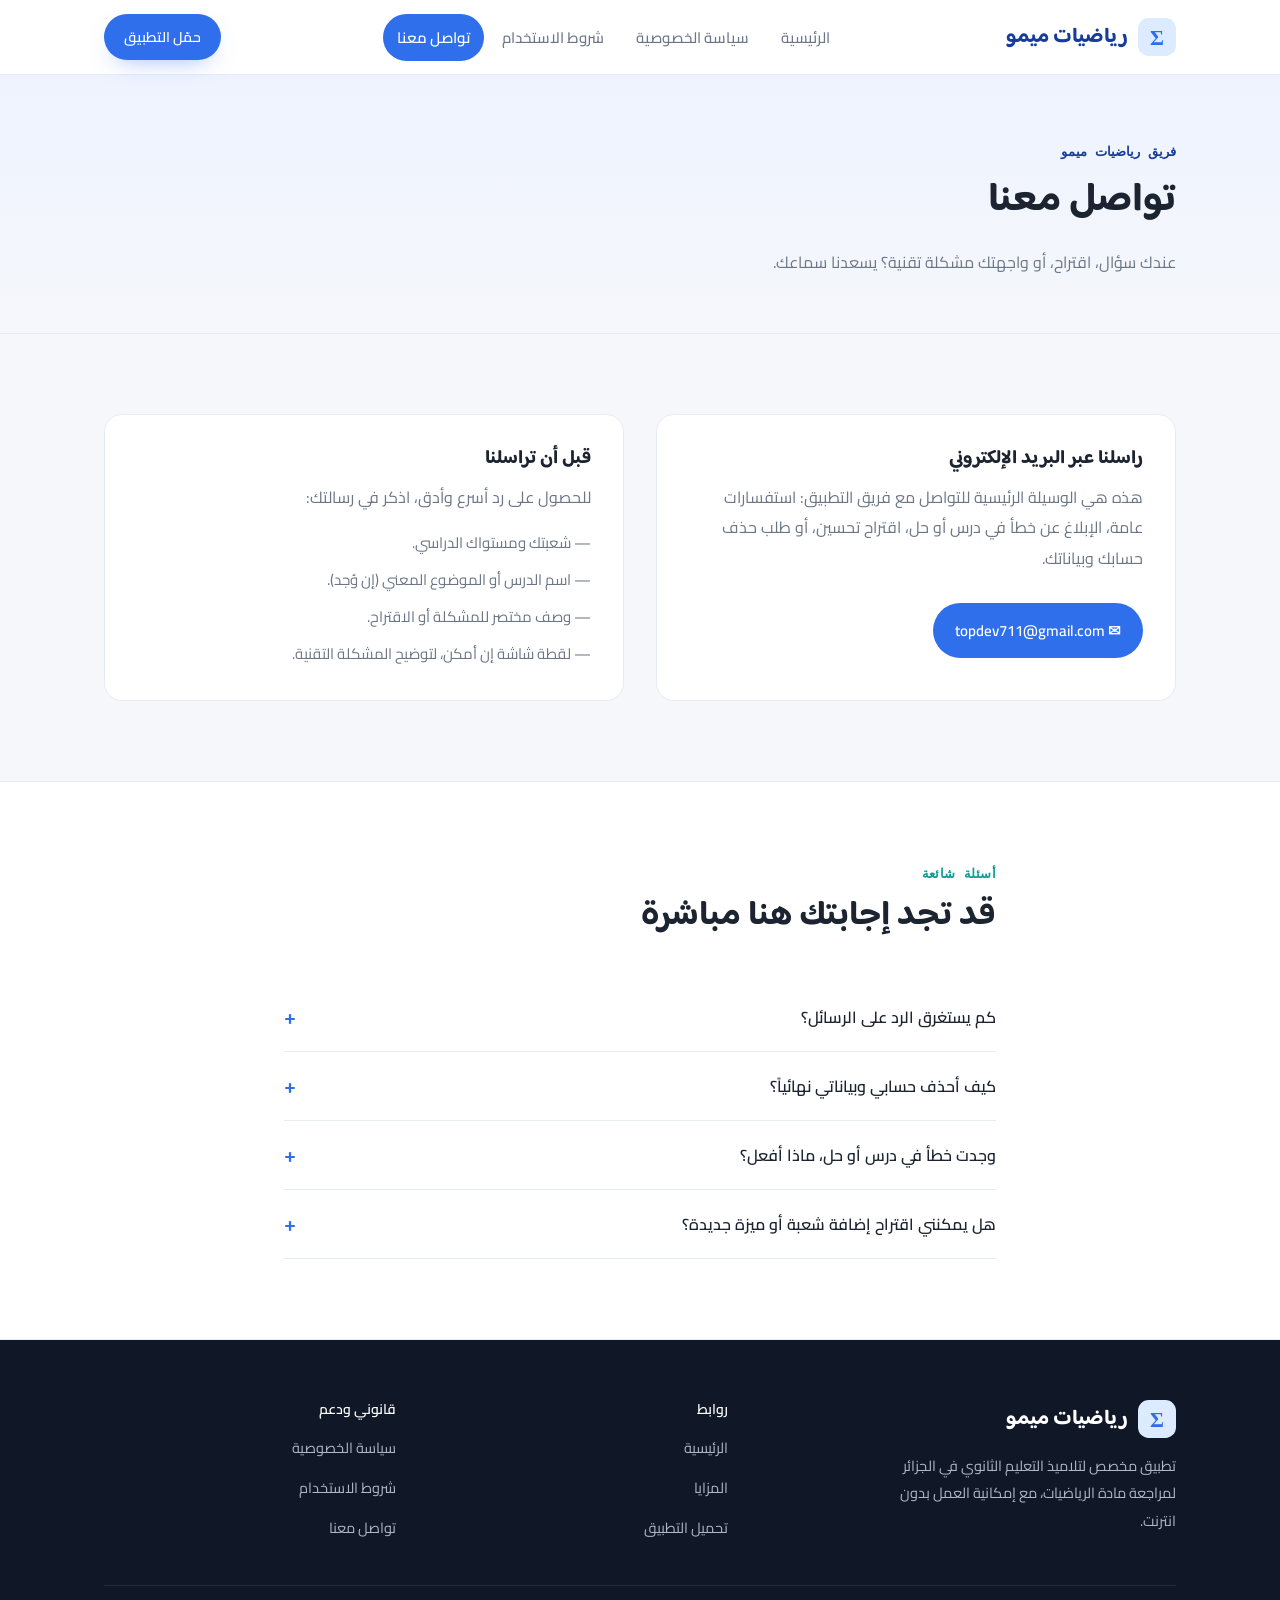
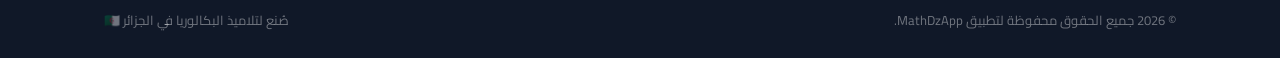
==== contact.html @ 25da61ca "Add files via upload" ====
<!DOCTYPE html>
<html lang="ar" dir="rtl">
<head>
<meta charset="UTF-8">
<meta name="viewport" content="width=device-width, initial-scale=1.0">
<title>تواصل معنا — رياضيات ميمو</title>
<meta name="description" content="تواصل مع فريق MathDzApp لأي استفسار أو اقتراح أو مشكلة تقنية.">
<link rel="icon" type="image/svg+xml" href="assets/favicon.svg">
<link rel="stylesheet" href="style.css">
</head>
<body>

<header class="site-header">
  <nav class="nav">
    <a href="index.html" class="brand">
      <svg class="mark" viewBox="0 0 64 64"><rect width="64" height="64" rx="18" fill="#DCEBFF"/><text x="32" y="45" text-anchor="middle" font-family="Georgia, serif" font-size="36" font-weight="700" fill="#2F6FEB">Σ</text></svg>
      رياضيات ميمو
    </a>
    <button class="nav-toggle" aria-label="فتح القائمة" aria-expanded="false">☰</button>
    <ul class="nav-links">
      <li><a href="index.html">الرئيسية</a></li>
      <li><a href="privacy.html">سياسة الخصوصية</a></li>
      <li><a href="terms.html">شروط الاستخدام</a></li>
      <li><a href="contact.html" aria-current="page">تواصل معنا</a></li>
    </ul>
    <a href="index.html#download" class="nav-cta">حمّل التطبيق</a>
  </nav>
</header>

<main>
  <section class="legal-hero">
    <div class="grid-overlay" aria-hidden="true"></div>
    <div class="container">
      <span class="updated">فريق رياضيات ميمو</span>
      <h1>تواصل معنا</h1>
      <p>عندك سؤال، اقتراح، أو واجهتك مشكلة تقنية؟ يسعدنا سماعك.</p>
    </div>
  </section>

  <section class="section">
    <div class="container">
      <div class="contact-grid">

        <div class="contact-card">
          <h3>راسلنا عبر البريد الإلكتروني</h3>
          <p>هذه هي الوسيلة الرئيسية للتواصل مع فريق التطبيق: استفسارات عامة، الإبلاغ عن خطأ في درس أو حل، اقتراح تحسين، أو طلب حذف حسابك وبياناتك.</p>
          <a class="email-btn" href="mailto:topdev711@gmail.com">✉ topdev711@gmail.com</a>
        </div>

        <div class="contact-card">
          <h3>قبل أن تراسلنا</h3>
          <p>للحصول على رد أسرع وأدق، اذكر في رسالتك:</p>
          <ul style="list-style:none;padding:0;color:var(--ink-soft);font-size:15px;display:flex;flex-direction:column;gap:8px;">
            <li>— شعبتك ومستواك الدراسي.</li>
            <li>— اسم الدرس أو الموضوع المعني (إن وُجد).</li>
            <li>— وصف مختصر للمشكلة أو الاقتراح.</li>
            <li>— لقطة شاشة إن أمكن، لتوضيح المشكلة التقنية.</li>
          </ul>
        </div>

      </div>
    </div>
  </section>

  <section class="section section-alt">
    <div class="container" style="max-width:760px;">
      <div class="section-head">
        <span class="eyebrow-light">أسئلة شائعة</span>
        <h2>قد تجد إجابتك هنا مباشرة</h2>
      </div>

      <details class="faq-item">
        <summary>كم يستغرق الرد على الرسائل؟</summary>
        <p>نحاول الرد خلال أيام قليلة. في فترات الامتحانات قد يطول الوقت قليلاً بسبب كثرة الرسائل.</p>
      </details>
      <details class="faq-item">
        <summary>كيف أحذف حسابي وبياناتي نهائياً؟</summary>
        <p>راسلنا على البريد الإلكتروني أعلاه من نفس البريد المستخدم في تسجيل الدخول، مع طلب واضح بحذف الحساب. سيتم حذف بياناتك المرتبطة به نهائياً، كما هو موضّح في <a class="inline-link" href="privacy.html">سياسة الخصوصية</a>.</p>
      </details>
      <details class="faq-item">
        <summary>وجدت خطأ في درس أو حل، ماذا أفعل؟</summary>
        <p>أرسل لنا اسم الدرس والشعبة ووصف الخطأ، وسنراجعه ونصححه في التحديث القادم.</p>
      </details>
      <details class="faq-item">
        <summary>هل يمكنني اقتراح إضافة شعبة أو ميزة جديدة؟</summary>
        <p>بالتأكيد، نرحّب بكل الاقتراحات عبر البريد الإلكتروني ونأخذها بعين الاعتبار في التحديثات القادمة.</p>
      </details>
    </div>
  </section>
</main>

<footer class="site-footer">
  <div class="container">
    <div class="footer-grid">
      <div class="footer-brand">
        <a href="index.html" class="brand">
          <svg class="mark" viewBox="0 0 64 64"><rect width="64" height="64" rx="18" fill="#DCEBFF"/><text x="32" y="45" text-anchor="middle" font-family="Georgia, serif" font-size="36" font-weight="700" fill="#2F6FEB">Σ</text></svg>
          رياضيات ميمو
        </a>
        <p>تطبيق مخصص لتلاميذ التعليم الثانوي في الجزائر لمراجعة مادة الرياضيات، مع إمكانية العمل بدون انترنت.</p>
      </div>
      <div class="footer-col">
        <h4>روابط</h4>
        <ul>
          <li><a href="index.html">الرئيسية</a></li>
          <li><a href="index.html#features">المزايا</a></li>
          <li><a href="index.html#download">تحميل التطبيق</a></li>
        </ul>
      </div>
      <div class="footer-col">
        <h4>قانوني ودعم</h4>
        <ul>
          <li><a href="privacy.html">سياسة الخصوصية</a></li>
          <li><a href="terms.html">شروط الاستخدام</a></li>
          <li><a href="contact.html">تواصل معنا</a></li>
        </ul>
      </div>
    </div>
    <div class="footer-bottom">
      <span>© 2026 جميع الحقوق محفوظة لتطبيق MathDzApp.</span>
      <span>صُنع لتلاميذ البكالوريا في الجزائر 🇩🇿</span>
    </div>
  </div>
</footer>

<script src="assets/common.js"></script>
</body>
</html>
---- style.css ----
/* ============================================================
   رياضيات ميمو — site stylesheet
   Design concept: matched 1:1 to the app's own UI language —
   a light, airy surface with soft pastel category cards, a
   confident blue brand color, and the Σ badge as the signature
   mark, exactly as it appears in-app.
   ============================================================ */

@import url('https://fonts.googleapis.com/css2?family=Baloo+Bhaijaan+2:wght@500;600;700;800&family=Cairo:wght@400;500;600;700;800&family=IBM+Plex+Mono:wght@400;500&display=swap');

:root{
  /* ---- brand ---- */
  --blue:#2F6FEB;
  --blue-dark:#1D4FC4;
  --blue-ink:#173C99;

  /* ---- pastel category colors (lifted straight from the app) ---- */
  --c-blue-bg:#DCEBFF;   --c-blue-ic:#2F6FEB;
  --c-green-bg:#D2F3E3;  --c-green-ic:#12A85A;
  --c-purple-bg:#E8DFFB; --c-purple-ic:#8A5CF6;
  --c-amber-bg:#FCEAC4;  --c-amber-ic:#E2900F;
  --c-teal-bg:#CFF3F1;   --c-teal-ic:#0F9C93;
  --c-peach-bg:#FBE3D2;  --c-peach-ic:#E06B2E;

  /* ---- neutrals ---- */
  --bg:#F5F7FB;
  --surface:#FFFFFF;
  --ink:#1B2430;
  --ink-soft:#6B7686;
  --line:#E7EBF2;

  --font-display:'Baloo Bhaijaan 2','Cairo',sans-serif;
  --font-body:'Cairo','Tahoma',sans-serif;
  --font-mono:'IBM Plex Mono',monospace;

  --radius-sm:10px;
  --radius-md:18px;
  --radius-lg:28px;
}

*{box-sizing:border-box;}
html{scroll-behavior:smooth;}
body{
  margin:0;
  font-family:var(--font-body);
  color:var(--ink);
  background:var(--bg);
  direction:rtl;
  -webkit-font-smoothing:antialiased;
}
img{max-width:100%;display:block;}
a{color:inherit;text-decoration:none;}
ul{margin:0;padding:0;}
h1,h2,h3,h4{font-family:var(--font-display);font-weight:700;margin:0 0 .5em;line-height:1.3;}
p{margin:0 0 1em;line-height:1.9;color:var(--ink-soft);}
.container{max-width:1120px;margin:0 auto;padding:0 24px;}

:focus-visible{outline:3px solid var(--blue);outline-offset:3px;}

@media (prefers-reduced-motion: reduce){
  *{animation-duration:0.01ms !important;animation-iteration-count:1 !important;transition-duration:0.01ms !important;scroll-behavior:auto !important;}
}

/* ---------------------------------------------------------------
   Nav — light bar like the app's own top header
   --------------------------------------------------------------- */
.site-header{
  position:sticky;top:0;z-index:50;
  background:rgba(255,255,255,0.92);
  backdrop-filter:blur(10px);
  border-bottom:1px solid var(--line);
}
.nav{
  display:flex;align-items:center;justify-content:space-between;
  padding:14px 24px;max-width:1120px;margin:0 auto;
}
.brand{display:flex;align-items:center;gap:10px;color:var(--blue-ink);font-family:var(--font-display);font-size:21px;font-weight:700;}
.brand .mark{width:38px;height:38px;flex-shrink:0;}
.nav-links{display:flex;align-items:center;gap:4px;list-style:none;}
.nav-links a{
  color:var(--ink-soft);font-size:15px;padding:9px 14px;border-radius:999px;
  transition:background .2s ease,color .2s ease;font-weight:500;
}
.nav-links a:hover{background:var(--c-blue-bg);color:var(--blue-ink);}
.nav-links a[aria-current="page"]{color:#fff;background:var(--blue);font-weight:600;}
.nav-cta{
  background:var(--blue);color:#fff;font-weight:600;font-size:14px;
  padding:10px 20px;border-radius:999px;white-space:nowrap;
  transition:background .2s ease, transform .2s ease;
  box-shadow:0 10px 24px -12px rgba(47,111,235,0.55);
}
.nav-cta:hover{background:var(--blue-dark);transform:translateY(-1px);}
.nav-toggle{display:none;background:none;border:0;color:var(--blue-ink);font-size:26px;cursor:pointer;padding:4px;}

@media (max-width:860px){
  .nav-toggle{display:block;}
  .nav-links{
    position:absolute;inset-inline:0;top:100%;
    flex-direction:column;align-items:stretch;gap:2px;
    background:#fff;padding:10px 20px 18px;
    border-bottom:1px solid var(--line);
    display:none;
  }
  .nav-links.open{display:flex;}
  .nav-links a{padding:12px 14px;}
  .nav-cta{display:none;}
}

/* ---------------------------------------------------------------
   Hero
   --------------------------------------------------------------- */
.hero{
  position:relative;overflow:hidden;
  background:
    radial-gradient(600px 380px at 90% -10%, rgba(47,111,235,0.10), transparent 60%),
    radial-gradient(500px 320px at -5% 20%, rgba(138,92,246,0.10), transparent 60%),
    var(--bg);
  padding:76px 0 96px;
}
.hero-inner{position:relative;display:grid;grid-template-columns:1fr .9fr;gap:52px;align-items:center;}
.eyebrow{
  display:inline-flex;align-items:center;gap:8px;
  font-family:var(--font-mono);font-size:13px;letter-spacing:.02em;
  color:var(--blue-ink);background:var(--c-blue-bg);
  padding:6px 14px;border-radius:999px;margin-bottom:20px;font-weight:600;
}
.hero h1{font-size:clamp(32px,4.4vw,52px);color:var(--ink);}
.hero h1 em{font-style:normal;color:var(--blue);}
.hero p.lead{color:var(--ink-soft);font-size:17.5px;max-width:50ch;}
.hero-actions{display:flex;gap:14px;margin-top:28px;flex-wrap:wrap;}
.btn{
  display:inline-flex;align-items:center;gap:8px;
  padding:14px 26px;border-radius:999px;font-weight:600;font-size:15.5px;
  transition:transform .2s ease, background .2s ease, box-shadow .2s ease;
  cursor:pointer;border:1px solid transparent;
}
.btn-blue{background:var(--blue);color:#fff;box-shadow:0 14px 30px -14px rgba(47,111,235,0.65);}
.btn-blue:hover{background:var(--blue-dark);transform:translateY(-2px);}
.btn-ghost{border-color:var(--line);color:var(--ink);background:#fff;}
.btn-ghost:hover{background:var(--c-blue-bg);border-color:transparent;}
.hero-stats{display:flex;gap:26px;margin-top:40px;flex-wrap:wrap;}
.hero-stats div{border-inline-start:2px solid var(--blue);padding-inline-start:14px;}
.hero-stats .num{font-family:var(--font-mono);font-size:24px;color:var(--blue-ink);display:block;font-weight:600;}
.hero-stats .label{font-size:13px;color:var(--ink-soft);}

/* phone mockup showing real screenshots */
.phone-frame{
  position:relative;margin-inline:auto;width:min(280px,70vw);
  background:#0E1420;border-radius:40px;padding:12px;
  box-shadow:0 40px 70px -30px rgba(20,30,60,0.35);
}
.phone-frame .notch{
  position:absolute;top:12px;left:50%;transform:translateX(-50%);
  width:76px;height:18px;background:#0E1420;border-radius:0 0 14px 14px;z-index:2;
}
.phone-screen{
  border-radius:28px;overflow:hidden;background:#fff;aspect-ratio:9/19.5;
}
.phone-screen img{width:100%;height:100%;object-fit:cover;object-position:top;}
.phone-float{
  position:absolute;background:#fff;border-radius:16px;box-shadow:0 18px 34px -16px rgba(20,30,60,0.28);
  padding:12px 16px;display:flex;align-items:center;gap:10px;font-size:13.5px;font-weight:600;color:var(--ink);
}
.phone-float .dot{width:34px;height:34px;border-radius:10px;display:flex;align-items:center;justify-content:center;font-family:var(--font-display);font-weight:700;}
.float-1{top:14%;right:-8%;}
.float-1 .dot{background:var(--c-blue-bg);color:var(--blue-ink);}
.float-2{bottom:10%;left:-10%;}
.float-2 .dot{background:var(--c-green-bg);color:var(--c-green-ic);}

@media (max-width:860px){
  .hero-inner{grid-template-columns:1fr;}
  .hero{padding:56px 0 60px;}
  .phone-frame{margin-top:20px;}
  .float-1, .float-2{display:none;}
}

/* ---------------------------------------------------------------
   Sections
   --------------------------------------------------------------- */
.section{padding:80px 0;}
.section-tight{padding:52px 0;}
.section-head{max-width:640px;margin:0 0 44px;}
.section-head .eyebrow-light{
  font-family:var(--font-mono);font-size:13px;color:var(--c-teal-ic);letter-spacing:.03em;
  display:block;margin-bottom:10px;font-weight:600;
}
.section-head h2{font-size:clamp(24px,2.8vw,34px);color:var(--ink);}
.section-alt{background:var(--surface);border-top:1px solid var(--line);border-bottom:1px solid var(--line);}

/* stream chips */
.streams{display:flex;flex-wrap:wrap;gap:12px;}
.streams li{
  list-style:none;padding:12px 22px;border-radius:999px;font-size:15px;font-weight:600;
}

/* category cards — matches the app's 2x2 grid exactly */
.category-grid{display:grid;grid-template-columns:repeat(4,1fr);gap:18px;}
.category-card{
  border-radius:24px;padding:26px 20px;text-align:center;
  transition:transform .2s ease, box-shadow .2s ease;
}
.category-card:hover{transform:translateY(-4px);}
.category-card .icon{
  width:52px;height:52px;border-radius:16px;display:flex;align-items:center;justify-content:center;
  margin:0 auto 14px;font-size:24px;background:rgba(255,255,255,0.55);
}
.category-card h3{font-size:16.5px;margin:0;color:var(--ink);}
.cat-blue{background:var(--c-blue-bg);} .cat-blue .icon{color:var(--c-blue-ic);}
.cat-green{background:var(--c-green-bg);} .cat-green .icon{color:var(--c-green-ic);}
.cat-purple{background:var(--c-purple-bg);} .cat-purple .icon{color:var(--c-purple-ic);}
.cat-amber{background:var(--c-amber-bg);} .cat-amber .icon{color:var(--c-amber-ic);}
.cat-teal{background:var(--c-teal-bg);} .cat-teal .icon{color:var(--c-teal-ic);}
.cat-peach{background:var(--c-peach-bg);} .cat-peach .icon{color:var(--c-peach-ic);}

@media (max-width:860px){.category-grid{grid-template-columns:repeat(2,1fr);}}

/* browse rows — matches "تصفح المحتوى" list cards in-app */
.browse-list{display:flex;flex-direction:column;gap:14px;}
.browse-row{
  display:flex;align-items:center;justify-content:space-between;gap:16px;
  border-radius:20px;padding:20px 24px;
}
.browse-row .txt h3{font-size:17px;margin:0 0 4px;color:var(--ink);}
.browse-row .txt p{margin:0;font-size:14px;}
.browse-row .icon{
  width:46px;height:46px;border-radius:14px;flex-shrink:0;
  display:flex;align-items:center;justify-content:center;font-size:20px;background:rgba(255,255,255,0.6);
}

/* feature grid (general features section) */
.features{display:grid;grid-template-columns:repeat(3,1fr);gap:22px;}
.feature-card{
  background:var(--surface);border:1px solid var(--line);border-radius:var(--radius-md);
  padding:28px 24px;transition:transform .2s ease, box-shadow .2s ease;
}
.feature-card:hover{transform:translateY(-4px);box-shadow:0 18px 40px -22px rgba(27,36,48,0.16);}
.feature-card .icon{
  width:44px;height:44px;border-radius:12px;display:flex;align-items:center;justify-content:center;
  background:var(--c-blue-bg);color:var(--blue);font-family:var(--font-display);font-size:20px;font-weight:700;
  margin-bottom:16px;
}
.feature-card h3{font-size:18px;color:var(--ink);}
.feature-card p{margin:0;font-size:15px;}

@media (max-width:900px){.features{grid-template-columns:repeat(2,1fr);}}
@media (max-width:600px){.features{grid-template-columns:1fr;}}

/* steps */
.steps{display:grid;grid-template-columns:repeat(3,1fr);gap:28px;}
.step .step-num{
  font-family:var(--font-mono);font-size:14px;color:var(--blue);
  border:1.5px solid var(--blue);width:34px;height:34px;border-radius:50%;
  display:flex;align-items:center;justify-content:center;margin-bottom:16px;font-weight:600;
}
.step h3{font-size:18px;}
.step p{font-size:15px;}
@media (max-width:860px){.steps{grid-template-columns:1fr;}}

/* CTA banner */
.cta-banner{
  background:linear-gradient(120deg,var(--blue),#4A7FF0);
  border-radius:var(--radius-lg);padding:52px 48px;color:#fff;
  display:flex;align-items:center;justify-content:space-between;gap:24px;flex-wrap:wrap;
  position:relative;overflow:hidden;
}
.cta-banner::after{
  content:"Σ";position:absolute;font-family:var(--font-display);font-size:240px;
  color:rgba(255,255,255,0.10);left:-20px;bottom:-90px;font-weight:700;
}
.cta-banner h2{color:#fff;margin-bottom:6px;font-size:25px;}
.cta-banner p{color:rgba(255,255,255,0.85);margin:0;}
.cta-banner .btn-ghost{background:#fff;color:var(--blue-ink);border-color:transparent;}
.cta-banner .btn-ghost:hover{background:#EEF3FF;}

/* screenshot strip section */
.shots-strip{display:flex;gap:22px;overflow-x:auto;padding:8px 4px 20px;scroll-snap-type:x proximity;}
.shots-strip .shot{
  flex:0 0 auto;width:210px;scroll-snap-align:start;
  border-radius:22px;overflow:hidden;background:#0E1420;padding:8px;
  box-shadow:0 20px 40px -22px rgba(20,30,60,0.32);
}
.shots-strip .shot img{border-radius:16px;}
.shots-strip figcaption{text-align:center;color:var(--ink-soft);font-size:13.5px;margin-top:10px;font-weight:600;}

/* ---------------------------------------------------------------
   Legal / content pages (privacy, terms)
   --------------------------------------------------------------- */
.legal-hero{
  background:linear-gradient(180deg,#EEF3FF,var(--bg));
  padding:60px 0 40px;position:relative;overflow:hidden;border-bottom:1px solid var(--line);
}
.legal-hero .container{position:relative;}
.legal-hero .updated{font-family:var(--font-mono);font-size:13px;color:var(--blue-ink);font-weight:600;}
.legal-hero h1{margin-top:10px;font-size:clamp(28px,4vw,40px);color:var(--ink);}
.legal-hero p{color:var(--ink-soft);max-width:60ch;}

.legal-body{padding:52px 0 96px;}
.legal-layout{display:grid;grid-template-columns:260px 1fr;gap:52px;align-items:start;}
.legal-toc{
  position:sticky;top:96px;background:var(--surface);border:1px solid var(--line);
  border-radius:var(--radius-md);padding:20px;
}
.legal-toc h4{font-size:13px;color:var(--ink-soft);font-family:var(--font-mono);font-weight:500;margin-bottom:12px;text-transform:uppercase;letter-spacing:.03em;}
.legal-toc ol{list-style:none;counter-reset:toc;display:flex;flex-direction:column;gap:4px;}
.legal-toc li{counter-increment:toc;}
.legal-toc a{
  display:flex;gap:8px;font-size:14px;color:var(--ink-soft);padding:7px 8px;border-radius:8px;
}
.legal-toc a::before{content:counter(toc);font-family:var(--font-mono);color:var(--blue);font-size:12px;min-width:16px;font-weight:600;}
.legal-toc a:hover{background:var(--c-blue-bg);color:var(--blue-ink);}

.legal-article section{margin-bottom:38px;scroll-margin-top:100px;}
.legal-article h2{
  font-size:20px;color:var(--ink);display:flex;align-items:center;gap:10px;margin-bottom:14px;
}
.legal-article h2 .n{
  font-family:var(--font-mono);font-size:13px;color:#fff;background:var(--blue);
  width:28px;height:28px;border-radius:50%;display:flex;align-items:center;justify-content:center;flex-shrink:0;font-weight:600;
}
.legal-article p, .legal-article li{color:var(--ink-soft);font-size:15.5px;}
.legal-article ul{margin:0 0 1em;padding-inline-start:22px;list-style:none;}
.legal-article ul li{position:relative;padding-inline-start:20px;margin-bottom:8px;line-height:1.85;}
.legal-article ul li::before{content:"—";position:absolute;right:0;color:var(--blue);}
.legal-article strong{color:var(--ink);}
.legal-article a.inline-link{color:var(--c-teal-ic);text-decoration:underline;text-underline-offset:3px;}
.legal-note{
  background:var(--c-teal-bg);border-inline-start:3px solid var(--c-teal-ic);
  border-radius:var(--radius-sm);padding:16px 18px;font-size:14.5px;color:var(--ink);
}

@media (max-width:900px){
  .legal-layout{grid-template-columns:1fr;}
  .legal-toc{position:static;}
}

/* ---------------------------------------------------------------
   Contact page
   --------------------------------------------------------------- */
.contact-grid{display:grid;grid-template-columns:1fr 1fr;gap:32px;}
.contact-card{
  background:var(--surface);border:1px solid var(--line);border-radius:var(--radius-md);
  padding:32px;
}
.contact-card h3{font-size:19px;margin-bottom:10px;}
.contact-card .email-btn{
  display:inline-flex;align-items:center;gap:10px;margin-top:14px;
  background:var(--blue);color:#fff;padding:13px 22px;border-radius:999px;font-weight:600;font-size:15px;
}
.contact-card .email-btn:hover{background:var(--blue-dark);}
.faq-item{border-bottom:1px solid var(--line);padding:18px 0;}
.faq-item summary{cursor:pointer;font-weight:600;color:var(--ink);list-style:none;display:flex;justify-content:space-between;align-items:center;gap:12px;}
.faq-item summary::-webkit-details-marker{display:none;}
.faq-item summary::after{content:"+";font-family:var(--font-mono);color:var(--blue);font-size:20px;}
.faq-item[open] summary::after{content:"–";}
.faq-item p{margin-top:10px;}

@media (max-width:860px){.contact-grid{grid-template-columns:1fr;}}

/* ---------------------------------------------------------------
   Footer
   --------------------------------------------------------------- */
.site-footer{background:#101828;color:#AEB7C7;padding:60px 0 26px;}
.footer-grid{display:grid;grid-template-columns:1.4fr 1fr 1fr;gap:40px;padding-bottom:36px;border-bottom:1px solid rgba(255,255,255,0.08);}
.footer-brand .brand{margin-bottom:14px;color:#fff;}
.footer-brand p{max-width:38ch;font-size:14.5px;color:#AEB7C7;}
.footer-col h4{color:#fff;font-family:var(--font-body);font-size:14px;margin-bottom:14px;font-weight:600;}
.footer-col ul{display:flex;flex-direction:column;gap:10px;list-style:none;}
.footer-col a{font-size:14.5px;color:#AEB7C7;}
.footer-col a:hover{color:#8FB3FF;}
.footer-bottom{display:flex;justify-content:space-between;align-items:center;padding-top:22px;font-size:13px;flex-wrap:wrap;gap:10px;color:rgba(255,255,255,0.4);}
@media (max-width:760px){.footer-grid{grid-template-columns:1fr;}}
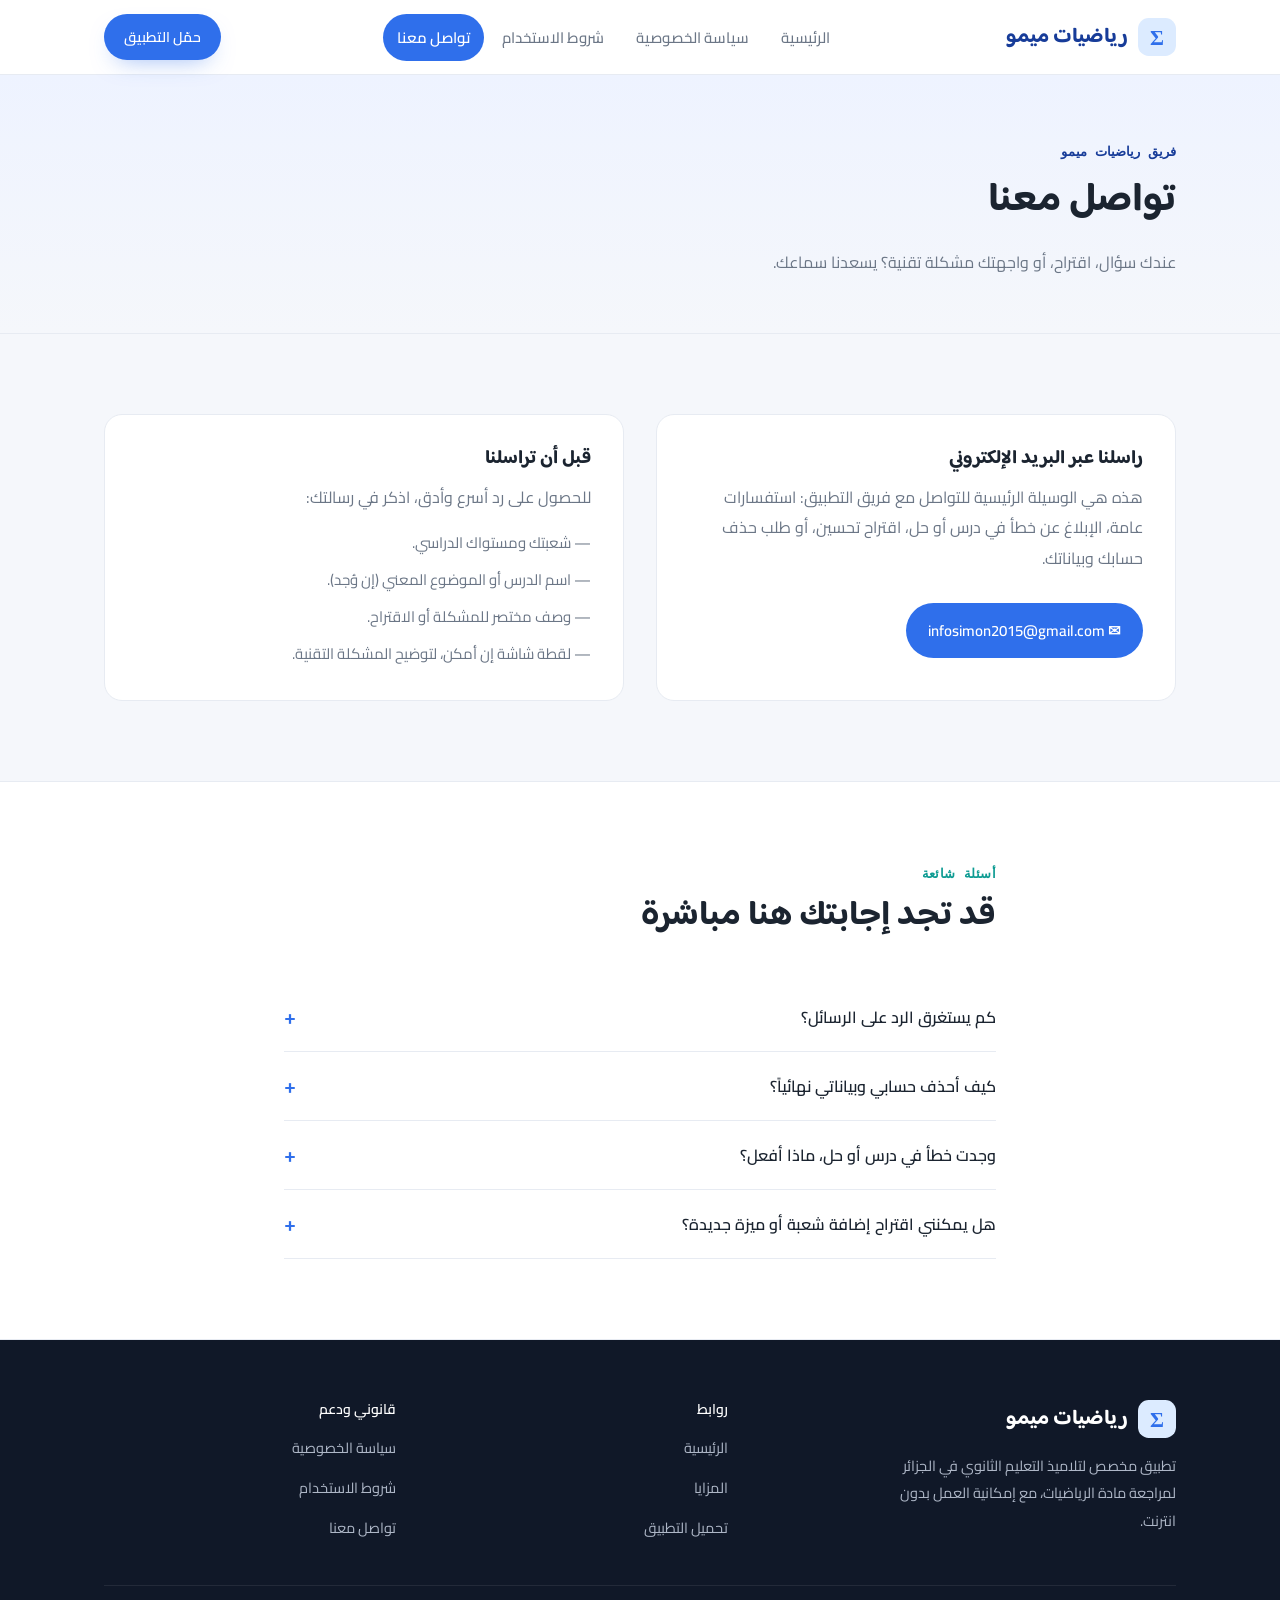
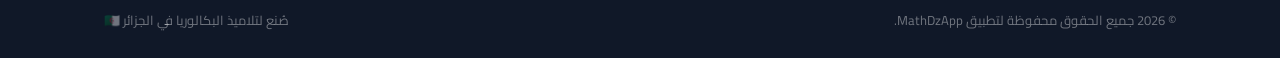
==== commit 2667c7a7: "Update my email in contact.html" ====
--- a/contact.html
+++ b/contact.html
@@ -44,7 +44,7 @@
         <div class="contact-card">
           <h3>راسلنا عبر البريد الإلكتروني</h3>
           <p>هذه هي الوسيلة الرئيسية للتواصل مع فريق التطبيق: استفسارات عامة، الإبلاغ عن خطأ في درس أو حل، اقتراح تحسين، أو طلب حذف حسابك وبياناتك.</p>
-          <a class="email-btn" href="mailto:topdev711@gmail.com">✉ topdev711@gmail.com</a>
+          <a class="email-btn" href="mailto:infosimon2015@gmail.com">✉ infosimon2015@gmail.com</a>
         </div>
 
         <div class="contact-card">
